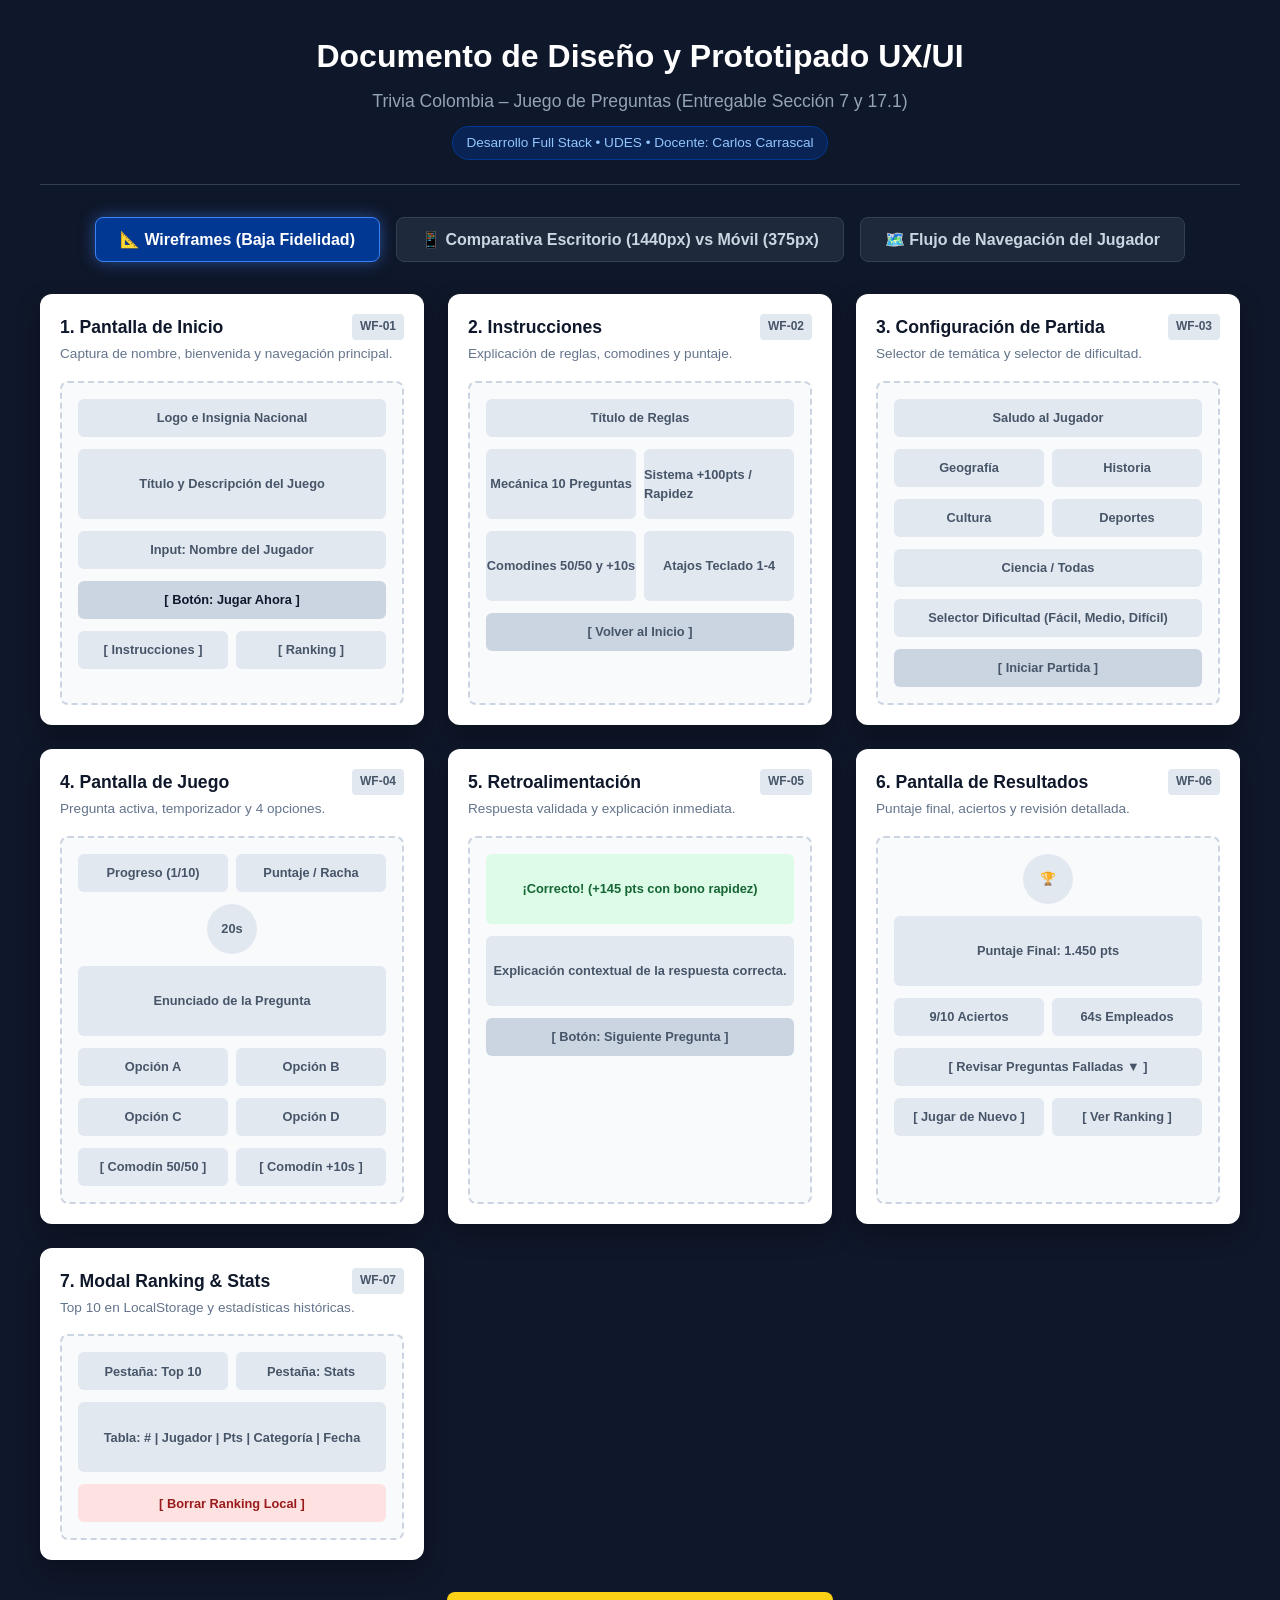
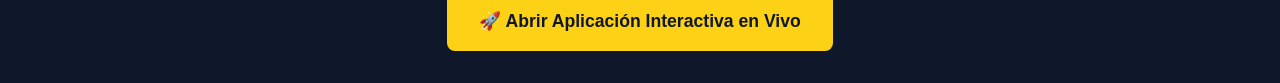
==== docs/diseno/prototipo-navegable.html @ 0f3c6b4a "feat(design): agregar guia de estilos, wireframes y prototipo navegable" ====
<!DOCTYPE html>
<html lang="es">
<head>
  <meta charset="UTF-8">
  <meta name="viewport" content="width=device-width, initial-scale=1.0">
  <title>Prototipo y Wireframes - Trivia Colombia</title>
  <style>
    :root {
      --gris-100: #F1F5F9;
      --gris-200: #E2E8F0;
      --gris-400: #94A3B8;
      --gris-600: #475569;
      --gris-800: #1E293B;
      --azul-udes: #003893;
      --amarillo-col: #FCD116;
    }
    * { box-sizing: border-box; margin: 0; padding: 0; }
    body {
      font-family: -apple-system, BlinkMacSystemFont, "Segoe UI", Roboto, Helvetica, Arial, sans-serif;
      background-color: #0F172A;
      color: #F8FAFC;
      line-height: 1.5;
      padding: 2rem 1rem;
    }
    .contenedor {
      max-width: 1200px;
      margin: 0 auto;
    }
    header {
      text-align: center;
      margin-bottom: 2rem;
      border-bottom: 1px solid #334155;
      padding-bottom: 1.5rem;
    }
    h1 { font-size: 2rem; margin-bottom: 0.5rem; color: #FFFFFF; }
    p.sub { color: #94A3B8; font-size: 1.1rem; }
    .badge-info {
      display: inline-block;
      background: rgba(0, 56, 147, 0.4);
      border: 1px solid var(--azul-udes);
      color: #93C5FD;
      padding: 0.35rem 0.85rem;
      border-radius: 999px;
      font-size: 0.85rem;
      margin-top: 0.75rem;
    }
    .panel-controles {
      display: flex;
      justify-content: center;
      gap: 1rem;
      margin-bottom: 2rem;
      flex-wrap: wrap;
    }
    .btn-tab {
      background: #1E293B;
      color: #CBD5E1;
      border: 1px solid #334155;
      padding: 0.75rem 1.5rem;
      border-radius: 8px;
      font-weight: 600;
      cursor: pointer;
      font-size: 1rem;
      transition: all 0.2s;
    }
    .btn-tab:hover { background: #334155; }
    .btn-tab.activo {
      background: var(--azul-udes);
      color: #FFFFFF;
      border-color: #3B82F6;
      box-shadow: 0 0 15px rgba(59, 130, 246, 0.5);
    }
    .seccion-vista { display: none; }
    .seccion-vista.activa { display: block; }
    
    /* Grid de Wireframes (Escala de Grises) */
    .grid-wireframes {
      display: grid;
      grid-template-columns: repeat(auto-fit, minmax(340px, 1fr));
      gap: 1.5rem;
    }
    .tarjeta-wf {
      background: #FFFFFF;
      color: #1E293B;
      border-radius: 12px;
      padding: 1.25rem;
      box-shadow: 0 10px 25px rgba(0,0,0,0.3);
      display: flex;
      flex-direction: column;
    }
    .tarjeta-wf h3 {
      font-size: 1.1rem;
      margin-bottom: 0.25rem;
      color: #0F172A;
      display: flex;
      justify-content: space-between;
    }
    .badge-wf {
      background: #E2E8F0;
      color: #475569;
      font-size: 0.75rem;
      padding: 0.2rem 0.5rem;
      border-radius: 4px;
    }
    .desc-wf {
      font-size: 0.85rem;
      color: #64748B;
      margin-bottom: 1rem;
    }
    .marco-pantalla {
      border: 2px dashed #CBD5E1;
      border-radius: 8px;
      padding: 1rem;
      background: #F8FAFC;
      flex: 1;
      display: flex;
      flex-direction: column;
      gap: 0.75rem;
    }
    .bloque-placeholder {
      background: #E2E8F0;
      border-radius: 6px;
      height: 38px;
      display: flex;
      align-items: center;
      justify-content: center;
      font-size: 0.8rem;
      font-weight: 600;
      color: #475569;
    }
    .bloque-placeholder.alto { height: 70px; }
    .bloque-placeholder.circulo {
      width: 50px;
      height: 50px;
      border-radius: 50%;
      margin: 0 auto;
    }
    .filas-2 { display: grid; grid-template-columns: 1fr 1fr; gap: 0.5rem; }

    /* Comparativa Escritorio vs Móvil */
    .comparativa-view {
      display: grid;
      grid-template-columns: 2fr 1fr;
      gap: 2rem;
      background: #1E293B;
      padding: 2rem;
      border-radius: 16px;
    }
    .dispositivo-col {
      display: flex;
      flex-direction: column;
      align-items: center;
    }
    .titulo-dispositivo {
      font-size: 1.25rem;
      margin-bottom: 1rem;
      color: #FCD116;
    }
    .preview-box {
      width: 100%;
      background: #F8FAFC;
      border-radius: 12px;
      padding: 1.5rem;
      color: #0F172A;
      box-shadow: 0 10px 30px rgba(0,0,0,0.5);
    }
    .preview-box.movil {
      max-width: 375px;
      border: 8px solid #334155;
      border-radius: 28px;
      padding: 1rem;
    }
    .simulador-boton-jugar {
      text-align: center;
      margin-top: 2rem;
    }
    .btn-ir-juego {
      display: inline-block;
      background: #FCD116;
      color: #0F172A;
      font-weight: 700;
      padding: 1rem 2rem;
      border-radius: 8px;
      text-decoration: none;
      font-size: 1.1rem;
      transition: all 0.2s;
    }
    .btn-ir-juego:hover {
      background: #E5BD0E;
      transform: translateY(-2px);
    }
    @media (max-width: 900px) {
      .comparativa-view { grid-template-columns: 1fr; }
    }
  </style>
</head>
<body>
  <div class="contenedor">
    <header>
      <h1>Documento de Diseño y Prototipado UX/UI</h1>
      <p class="sub">Trivia Colombia – Juego de Preguntas (Entregable Sección 7 y 17.1)</p>
      <div class="badge-info">Desarrollo Full Stack • UDES • Docente: Carlos Carrascal</div>
    </header>

    <div class="panel-controles">
      <button class="btn-tab activo" onclick="cambiarVista('wireframes')">📐 Wireframes (Baja Fidelidad)</button>
      <button class="btn-tab" onclick="cambiarVista('comparativa')">📱 Comparativa Escritorio (1440px) vs Móvil (375px)</button>
      <button class="btn-tab" onclick="cambiarVista('flujo')">🗺️ Flujo de Navegación del Jugador</button>
    </div>

    <!-- 1. VISTA WIREFRAMES DE BAJA FIDELIDAD -->
    <div id="vista-wireframes" class="seccion-vista activa">
      <div class="grid-wireframes">
        <!-- 1. Inicio -->
        <div class="tarjeta-wf">
          <h3>1. Pantalla de Inicio <span class="badge-wf">WF-01</span></h3>
          <p class="desc-wf">Captura de nombre, bienvenida y navegación principal.</p>
          <div class="marco-pantalla">
            <div class="bloque-placeholder">Logo e Insignia Nacional</div>
            <div class="bloque-placeholder alto">Título y Descripción del Juego</div>
            <div class="bloque-placeholder">Input: Nombre del Jugador</div>
            <div class="bloque-placeholder" style="background:#CBD5E1; color:#0F172A;">[ Botón: Jugar Ahora ]</div>
            <div class="filas-2">
              <div class="bloque-placeholder">[ Instrucciones ]</div>
              <div class="bloque-placeholder">[ Ranking ]</div>
            </div>
          </div>
        </div>

        <!-- 2. Instrucciones -->
        <div class="tarjeta-wf">
          <h3>2. Instrucciones <span class="badge-wf">WF-02</span></h3>
          <p class="desc-wf">Explicación de reglas, comodines y puntaje.</p>
          <div class="marco-pantalla">
            <div class="bloque-placeholder">Título de Reglas</div>
            <div class="filas-2">
              <div class="bloque-placeholder alto">Mecánica 10 Preguntas</div>
              <div class="bloque-placeholder alto">Sistema +100pts / Rapidez</div>
            </div>
            <div class="filas-2">
              <div class="bloque-placeholder alto">Comodines 50/50 y +10s</div>
              <div class="bloque-placeholder alto">Atajos Teclado 1-4</div>
            </div>
            <div class="bloque-placeholder" style="background:#CBD5E1;">[ Volver al Inicio ]</div>
          </div>
        </div>

        <!-- 3. Configuración -->
        <div class="tarjeta-wf">
          <h3>3. Configuración de Partida <span class="badge-wf">WF-03</span></h3>
          <p class="desc-wf">Selector de temática y selector de dificultad.</p>
          <div class="marco-pantalla">
            <div class="bloque-placeholder">Saludo al Jugador</div>
            <div class="filas-2">
              <div class="bloque-placeholder">Geografía</div>
              <div class="bloque-placeholder">Historia</div>
            </div>
            <div class="filas-2">
              <div class="bloque-placeholder">Cultura</div>
              <div class="bloque-placeholder">Deportes</div>
            </div>
            <div class="bloque-placeholder">Ciencia / Todas</div>
            <div class="bloque-placeholder">Selector Dificultad (Fácil, Medio, Difícil)</div>
            <div class="bloque-placeholder" style="background:#CBD5E1;">[ Iniciar Partida ]</div>
          </div>
        </div>

        <!-- 4. Juego Activo -->
        <div class="tarjeta-wf">
          <h3>4. Pantalla de Juego <span class="badge-wf">WF-04</span></h3>
          <p class="desc-wf">Pregunta activa, temporizador y 4 opciones.</p>
          <div class="marco-pantalla">
            <div class="filas-2">
              <div class="bloque-placeholder">Progreso (1/10)</div>
              <div class="bloque-placeholder">Puntaje / Racha</div>
            </div>
            <div class="bloque-placeholder circulo">20s</div>
            <div class="bloque-placeholder alto">Enunciado de la Pregunta</div>
            <div class="filas-2">
              <div class="bloque-placeholder">Opción A</div>
              <div class="bloque-placeholder">Opción B</div>
            </div>
            <div class="filas-2">
              <div class="bloque-placeholder">Opción C</div>
              <div class="bloque-placeholder">Opción D</div>
            </div>
            <div class="filas-2">
              <div class="bloque-placeholder">[ Comodín 50/50 ]</div>
              <div class="bloque-placeholder">[ Comodín +10s ]</div>
            </div>
          </div>
        </div>

        <!-- 5. Retroalimentación -->
        <div class="tarjeta-wf">
          <h3>5. Retroalimentación <span class="badge-wf">WF-05</span></h3>
          <p class="desc-wf">Respuesta validada y explicación inmediata.</p>
          <div class="marco-pantalla">
            <div class="bloque-placeholder alto" style="background:#DCFCE7; color:#166534;">
              ¡Correcto! (+145 pts con bono rapidez)
            </div>
            <div class="bloque-placeholder alto">
              Explicación contextual de la respuesta correcta.
            </div>
            <div class="bloque-placeholder" style="background:#CBD5E1;">
              [ Botón: Siguiente Pregunta ]
            </div>
          </div>
        </div>

        <!-- 6. Resultado Final -->
        <div class="tarjeta-wf">
          <h3>6. Pantalla de Resultados <span class="badge-wf">WF-06</span></h3>
          <p class="desc-wf">Puntaje final, aciertos y revisión detallada.</p>
          <div class="marco-pantalla">
            <div class="bloque-placeholder circulo">🏆</div>
            <div class="bloque-placeholder alto">Puntaje Final: 1.450 pts</div>
            <div class="filas-2">
              <div class="bloque-placeholder">9/10 Aciertos</div>
              <div class="bloque-placeholder">64s Empleados</div>
            </div>
            <div class="bloque-placeholder">[ Revisar Preguntas Falladas ▼ ]</div>
            <div class="filas-2">
              <div class="bloque-placeholder">[ Jugar de Nuevo ]</div>
              <div class="bloque-placeholder">[ Ver Ranking ]</div>
            </div>
          </div>
        </div>

        <!-- 7. Ranking -->
        <div class="tarjeta-wf">
          <h3>7. Modal Ranking & Stats <span class="badge-wf">WF-07</span></h3>
          <p class="desc-wf">Top 10 en LocalStorage y estadísticas históricas.</p>
          <div class="marco-pantalla">
            <div class="filas-2">
              <div class="bloque-placeholder">Pestaña: Top 10</div>
              <div class="bloque-placeholder">Pestaña: Stats</div>
            </div>
            <div class="bloque-placeholder alto">
              Tabla: # | Jugador | Pts | Categoría | Fecha
            </div>
            <div class="bloque-placeholder" style="background:#FEE2E2; color:#991B1B;">
              [ Borrar Ranking Local ]
            </div>
          </div>
        </div>
      </div>
    </div>

    <!-- 2. VISTA COMPARATIVA ESCRITORIO VS MÓVIL -->
    <div id="vista-comparativa" class="seccion-vista">
      <div class="comparativa-view">
        <div class="dispositivo-col">
          <h2 class="titulo-dispositivo">🖥️ Versión Escritorio (1440px)</h2>
          <div class="preview-box">
            <div style="display:flex; justify-content:space-between; align-items:center; border-bottom:1px solid #E2E8F0; padding-bottom:0.75rem; margin-bottom:1rem;">
              <strong>TRIVIA COLOMBIA</strong>
              <span>🔊 | 🌙</span>
            </div>
            <div style="background:#F1F5F9; padding:1.5rem; border-radius:12px; margin-bottom:1rem;">
              <div style="display:flex; justify-content:space-between; margin-bottom:0.5rem;">
                <span>Pregunta 3 de 10</span>
                <span>Puntaje: 320 pts</span>
              </div>
              <h3 style="margin-bottom:1rem; font-size:1.2rem;">¿Cuál es el río más largo de Colombia que recorre de sur a norte?</h3>
              <div style="display:grid; grid-template-columns: 1fr 1fr; gap:0.75rem;">
                <div style="padding:0.75rem; background:#FFF; border:1px solid #CBD5E1; border-radius:8px;">A) Río Cauca</div>
                <div style="padding:0.75rem; background:#DCFCE7; border:2px solid #22C55E; border-radius:8px; font-weight:700;">B) Río Magdalena ✓</div>
                <div style="padding:0.75rem; background:#FFF; border:1px solid #CBD5E1; border-radius:8px;">C) Río Amazonas</div>
                <div style="padding:0.75rem; background:#FFF; border:1px solid #CBD5E1; border-radius:8px;">D) Río Sinú</div>
              </div>
            </div>
            <div style="display:flex; justify-content:space-between;">
              <small>Comodines: 50/50 | +10s</small>
              <button style="background:#003893; color:#FFF; border:none; padding:0.5rem 1rem; border-radius:6px;">Siguiente Pregunta ➡️</button>
            </div>
          </div>
        </div>

        <div class="dispositivo-col">
          <h2 class="titulo-dispositivo">📱 Versión Móvil (375px)</h2>
          <div class="preview-box movil">
            <div style="display:flex; justify-content:space-between; font-size:0.8rem; margin-bottom:0.75rem;">
              <strong>TRIVIA COL</strong>
              <span>🔊 🌙</span>
            </div>
            <div style="text-align:center; margin-bottom:0.75rem;">
              <small>Pregunta 3/10 • 320 pts</small>
              <div style="width:40px; height:40px; border-radius:50%; background:#E2E8F0; margin:0.5rem auto; display:flex; align-items:center; justify-content:center; font-weight:bold; font-size:0.85rem;">15s</div>
              <p style="font-size:0.9rem; font-weight:600;">¿Cuál es el río más largo de Colombia?</p>
            </div>
            <div style="display:flex; flex-direction:column; gap:0.4rem; font-size:0.85rem;">
              <div style="padding:0.6rem; background:#FFF; border:1px solid #CBD5E1; border-radius:6px;">A) Río Cauca</div>
              <div style="padding:0.6rem; background:#DCFCE7; border:2px solid #22C55E; border-radius:6px; font-weight:bold;">B) Río Magdalena ✓</div>
              <div style="padding:0.6rem; background:#FFF; border:1px solid #CBD5E1; border-radius:6px;">C) Río Amazonas</div>
              <div style="padding:0.6rem; background:#FFF; border:1px solid #CBD5E1; border-radius:6px;">D) Río Sinú</div>
            </div>
          </div>
        </div>
      </div>
    </div>

    <!-- 3. FLUJO DE NAVEGACIÓN -->
    <div id="vista-flujo" class="seccion-vista">
      <div style="background:#1E293B; padding:2rem; border-radius:16px;">
        <h2 style="color:#FCD116; margin-bottom:1rem;">🗺️ Recorrido del Usuario (User Flow)</h2>
        <ol style="margin-left:1.5rem; line-height:2; color:#CBD5E1;">
          <li><strong>Inicio:</strong> El usuario escribe su nombre (validación en tiempo real). Opciones: Ir a Jugar, Ver Instrucciones o Ver Ranking.</li>
          <li><strong>Configuración:</strong> Selecciona una categoría (5 categorías + "Todas") y la dificultad (Fácil x1, Medio x1.5, Difícil x2).</li>
          <li><strong>Ronda de Juego:</strong> Responde 10 preguntas contra el reloj (20s). Puede usar comodines 50/50 o +10s.</li>
          <li><strong>Feedback Inmediato:</strong> Visualiza si acertó, la explicación educativa y los puntos calculados.</li>
          <li><strong>Resultados:</strong> Resumen global, cálculo de porcentaje, revisión de preguntas falladas y persistencia en LocalStorage.</li>
        </ol>
      </div>
    </div>

    <div class="simulador-boton-jugar">
      <a href="../../index.html" class="btn-ir-juego">🚀 Abrir Aplicación Interactiva en Vivo</a>
    </div>
  </div>

  <script>
    function cambiarVista(vista) {
      document.querySelectorAll('.btn-tab').forEach(b => b.classList.remove('activo'));
      document.querySelectorAll('.seccion-vista').forEach(v => v.classList.remove('activa'));
      
      if (vista === 'wireframes') {
        document.querySelector("button[onclick=\"cambiarVista('wireframes')\"]").classList.add('activo');
        document.getElementById('vista-wireframes').classList.add('activa');
      } else if (vista === 'comparativa') {
        document.querySelector("button[onclick=\"cambiarVista('comparativa')\"]").classList.add('activo');
        document.getElementById('vista-comparativa').classList.add('activa');
      } else if (vista === 'flujo') {
        document.querySelector("button[onclick=\"cambiarVista('flujo')\"]").classList.add('activo');
        document.getElementById('vista-flujo').classList.add('activa');
      }
    }
  </script>
</body>
</html>
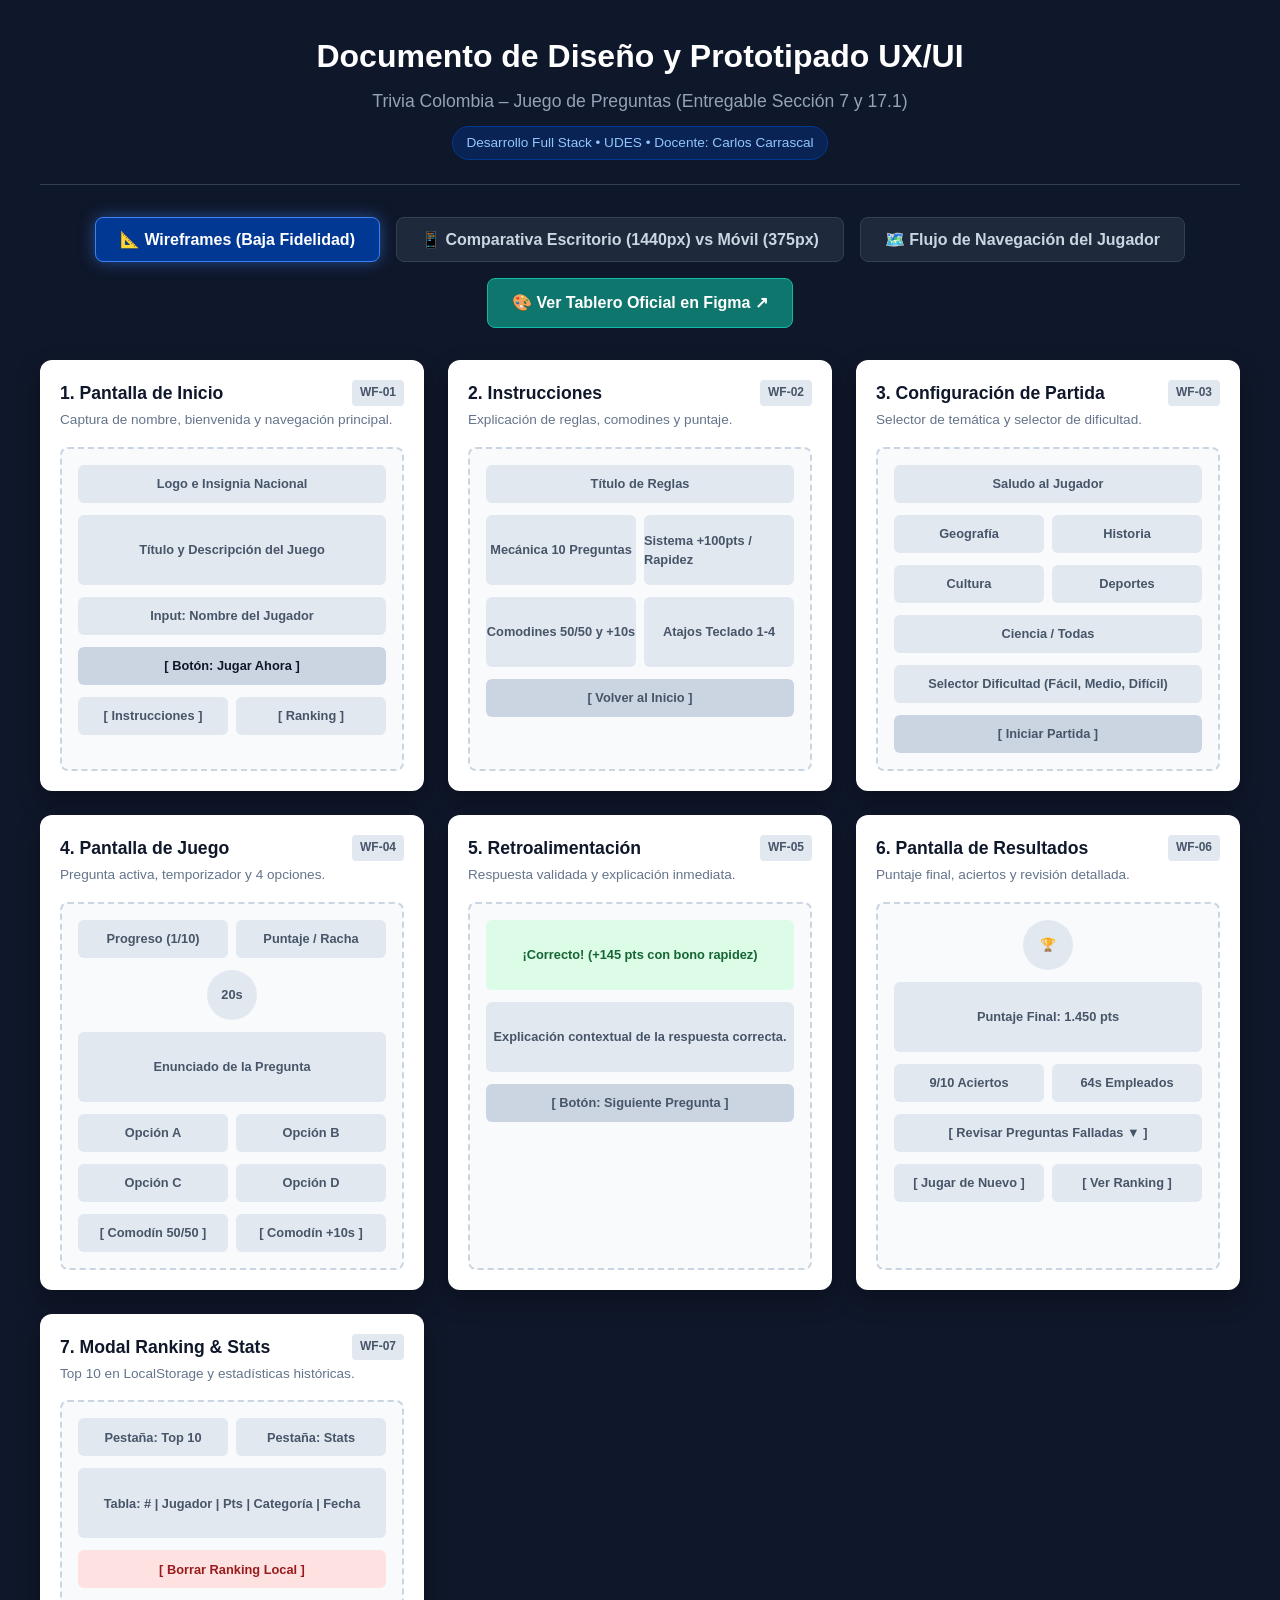
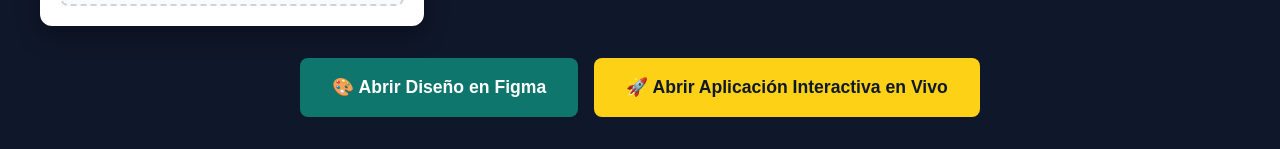
==== commit 10a84d1f: "docs(design): vincular enlace oficial del tablero de diseno en Figma" ====
--- a/docs/diseno/prototipo-navegable.html
+++ b/docs/diseno/prototipo-navegable.html
@@ -205,6 +205,7 @@
       <button class="btn-tab activo" onclick="cambiarVista('wireframes')">📐 Wireframes (Baja Fidelidad)</button>
       <button class="btn-tab" onclick="cambiarVista('comparativa')">📱 Comparativa Escritorio (1440px) vs Móvil (375px)</button>
       <button class="btn-tab" onclick="cambiarVista('flujo')">🗺️ Flujo de Navegación del Jugador</button>
+      <a href="https://www.figma.com/design/KYYLyikCCjNkgyWIoomCrJ/Sin-t%C3%ADtulo?node-id=0-1&t=qr1yn2kBIGjT7jMk-1" target="_blank" rel="noopener noreferrer" class="btn-tab" style="background:#0F766E; border-color:#14B8A6; color:#FFF; text-decoration:none; display:inline-flex; align-items:center; gap:0.5rem;">🎨 Ver Tablero Oficial en Figma ↗</a>
     </div>
 
     <!-- 1. VISTA WIREFRAMES DE BAJA FIDELIDAD -->
@@ -413,7 +414,8 @@
       </div>
     </div>
 
-    <div class="simulador-boton-jugar">
+    <div class="simulador-boton-jugar" style="display:flex; justify-content:center; gap:1rem; flex-wrap:wrap;">
+      <a href="https://www.figma.com/design/KYYLyikCCjNkgyWIoomCrJ/Sin-t%C3%ADtulo?node-id=0-1&t=qr1yn2kBIGjT7jMk-1" target="_blank" rel="noopener noreferrer" class="btn-ir-juego" style="background:#0F766E; color:#FFF;">🎨 Abrir Diseño en Figma</a>
       <a href="../../index.html" class="btn-ir-juego">🚀 Abrir Aplicación Interactiva en Vivo</a>
     </div>
   </div>
